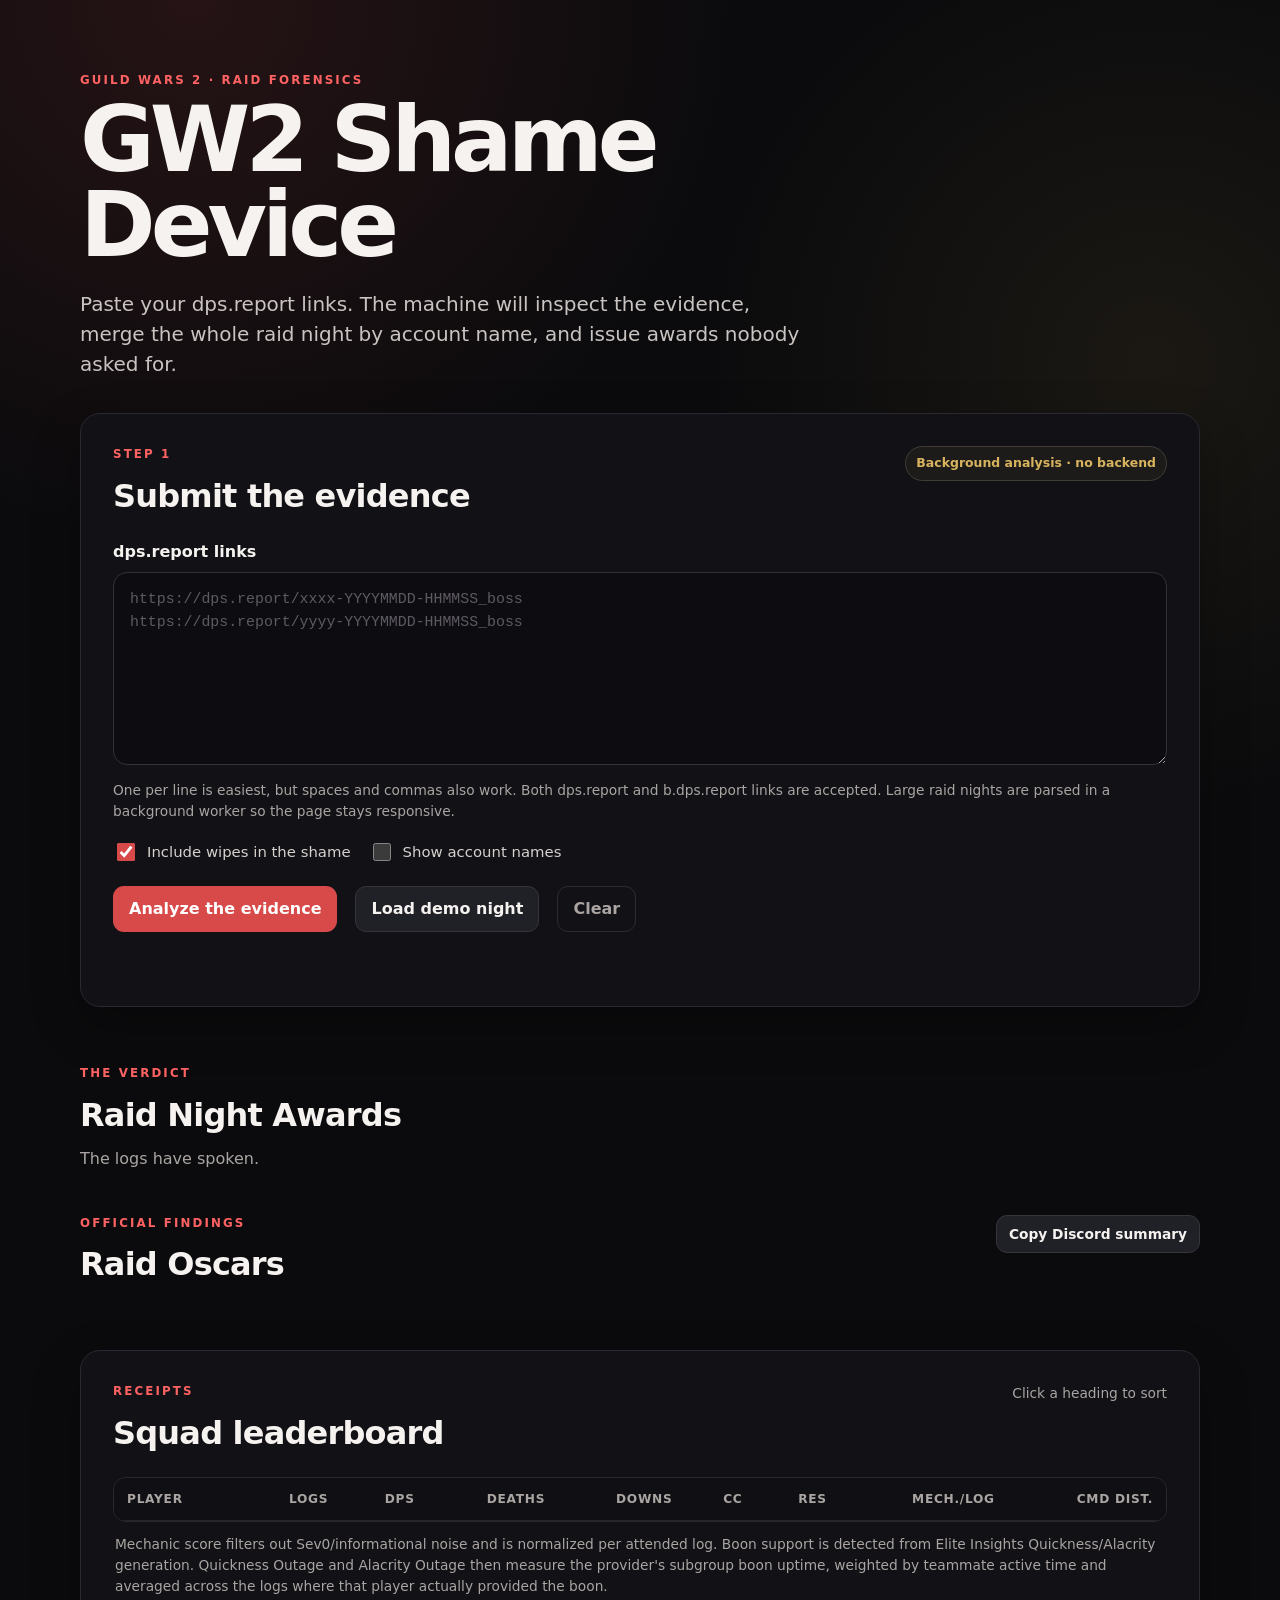
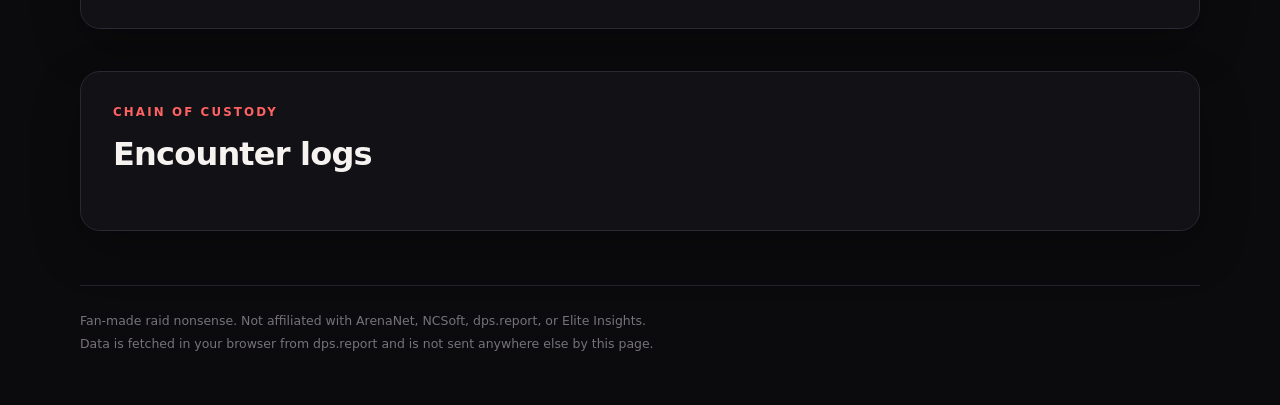
==== index.html @ b7cc2877 "Use boon uptime analysis" ====
<!doctype html>
<html lang="en">
<head>
  <meta charset="utf-8" />
  <meta name="viewport" content="width=device-width, initial-scale=1" />
  <meta name="description" content="Turn Guild Wars 2 dps.report logs into an unnecessarily judgmental raid awards ceremony." />
  <title>GW2 Shame Device</title>
  <link rel="stylesheet" href="styles.css" />
</head>
<body>
  <main class="page-shell">
    <header class="hero">
      <div class="eyebrow">GUILD WARS 2 · RAID FORENSICS</div>
      <h1>GW2 Shame Device</h1>
      <p class="hero-copy">Paste your dps.report links. The machine will inspect the evidence, merge the whole raid night by account name, and issue awards nobody asked for.</p>
    </header>

    <section class="panel input-panel" aria-labelledby="input-title">
      <div class="section-heading">
        <div>
          <p class="section-kicker">Step 1</p>
          <h2 id="input-title">Submit the evidence</h2>
        </div>
        <span class="badge">Background analysis · no backend</span>
      </div>

      <label for="report-input">dps.report links</label>
      <textarea id="report-input" rows="7" spellcheck="false" placeholder="https://dps.report/xxxx-YYYYMMDD-HHMMSS_boss&#10;https://dps.report/yyyy-YYYYMMDD-HHMMSS_boss"></textarea>
      <p class="field-help">One per line is easiest, but spaces and commas also work. Both dps.report and b.dps.report links are accepted. Large raid nights are parsed in a background worker so the page stays responsive.</p>

      <div class="controls-row">
        <label class="toggle">
          <input id="include-wipes" type="checkbox" checked />
          <span>Include wipes in the shame</span>
        </label>
        <label class="toggle">
          <input id="show-accounts" type="checkbox" />
          <span>Show account names</span>
        </label>
      </div>

      <div class="button-row">
        <button id="analyze-button" class="button primary" type="button">Analyze the evidence</button>
        <button id="demo-button" class="button secondary" type="button">Load demo night</button>
        <button id="clear-button" class="button ghost" type="button">Clear</button>
      </div>

      <div id="status" class="status" role="status" aria-live="polite"></div>
      <div id="errors" class="error-list" aria-live="polite"></div>
    </section>

    <section id="results" class="results" hidden>
      <section class="night-summary" aria-label="Raid night summary">
        <div class="summary-copy">
          <p class="section-kicker">The verdict</p>
          <h2 id="night-title">Raid Night Awards</h2>
          <p id="night-subtitle">The logs have spoken.</p>
        </div>
        <div id="summary-stats" class="summary-stats"></div>
      </section>

      <section aria-labelledby="awards-title">
        <div class="section-heading">
          <div>
            <p class="section-kicker">Official findings</p>
            <h2 id="awards-title">Raid Oscars</h2>
          </div>
          <button id="copy-button" class="button secondary compact" type="button">Copy Discord summary</button>
        </div>
        <div id="awards-grid" class="awards-grid"></div>
      </section>

      <section class="panel" aria-labelledby="leaderboard-title">
        <div class="section-heading">
          <div>
            <p class="section-kicker">Receipts</p>
            <h2 id="leaderboard-title">Squad leaderboard</h2>
          </div>
          <span class="muted-note">Click a heading to sort</span>
        </div>
        <div class="table-wrap">
          <table>
            <thead>
              <tr>
                <th data-sort="displayName">Player</th>
                <th data-sort="encounters">Logs</th>
                <th data-sort="dps">DPS</th>
                <th data-sort="deaths">Deaths</th>
                <th data-sort="downs">Downs</th>
                <th data-sort="breakbar">CC</th>
                <th data-sort="resurrects">Res</th>
                <th data-sort="mechanicScorePerLog">Mech./log</th>
                <th data-sort="distance">Cmd dist.</th>
              </tr>
            </thead>
            <tbody id="leaderboard-body"></tbody>
          </table>
        </div>
        <p class="method-note">Mechanic score filters out Sev0/informational noise and is normalized per attended log. Boon support is detected from Elite Insights Quickness/Alacrity generation. Quickness Outage and Alacrity Outage then measure the provider's subgroup boon uptime, weighted by teammate active time and averaged across the logs where that player actually provided the boon.</p>
      </section>

      <section class="panel" aria-labelledby="encounters-title">
        <div class="section-heading">
          <div>
            <p class="section-kicker">Chain of custody</p>
            <h2 id="encounters-title">Encounter logs</h2>
          </div>
        </div>
        <div id="encounter-list" class="encounter-list"></div>
      </section>
    </section>

    <footer>
      <p>Fan-made raid nonsense. Not affiliated with ArenaNet, NCSoft, dps.report, or Elite Insights.</p>
      <p>Data is fetched in your browser from dps.report and is not sent anywhere else by this page.</p>
    </footer>
  </main>

  <script src="app-v3.js?v=1"></script>
</body>
</html>
---- styles.css ----
:root {
  color-scheme: dark;
  --bg: #0b0b0d;
  --panel: #121217;
  --panel-2: #17171e;
  --text: #f5f2ef;
  --muted: #aaa5a2;
  --faint: #77727a;
  --border: #2a2830;
  --red: #d84a4a;
  --red-strong: #ff6262;
  --gold: #d9b45f;
  --green: #6ac994;
  --blue: #70a8e8;
  --shadow: 0 18px 48px rgba(0, 0, 0, 0.28);
}

* { box-sizing: border-box; }

html { scroll-behavior: smooth; }

body {
  margin: 0;
  min-width: 320px;
  background:
    radial-gradient(circle at 15% 0%, rgba(216, 74, 74, 0.13), transparent 34rem),
    radial-gradient(circle at 90% 18%, rgba(217, 180, 95, 0.08), transparent 28rem),
    var(--bg);
  color: var(--text);
  font-family: Inter, ui-sans-serif, system-ui, -apple-system, BlinkMacSystemFont, "Segoe UI", sans-serif;
  line-height: 1.5;
}

button, textarea, input { font: inherit; }

button:focus-visible, textarea:focus-visible, input:focus-visible, th:focus-visible {
  outline: 3px solid rgba(255, 98, 98, 0.45);
  outline-offset: 2px;
}

.page-shell {
  width: min(1120px, calc(100% - 32px));
  margin: 0 auto;
  padding: 72px 0 48px;
}

.hero {
  max-width: 790px;
  margin-bottom: 34px;
}

.eyebrow, .section-kicker {
  margin: 0 0 8px;
  color: var(--red-strong);
  font-size: 0.74rem;
  font-weight: 800;
  letter-spacing: 0.18em;
  text-transform: uppercase;
}

.hero h1 {
  margin: 0;
  font-size: clamp(2.7rem, 8vw, 5.7rem);
  line-height: 0.93;
  letter-spacing: -0.055em;
}

.hero-copy {
  max-width: 720px;
  margin: 22px 0 0;
  color: #c9c4c1;
  font-size: clamp(1rem, 2.5vw, 1.25rem);
}

.panel {
  background: rgba(18, 18, 23, 0.94);
  border: 1px solid var(--border);
  border-radius: 20px;
  box-shadow: var(--shadow);
  padding: clamp(20px, 4vw, 32px);
}

.input-panel { margin-bottom: 48px; }

.section-heading {
  display: flex;
  align-items: flex-start;
  justify-content: space-between;
  gap: 18px;
  margin-bottom: 20px;
}

.section-heading h2, .night-summary h2 {
  margin: 0;
  font-size: clamp(1.45rem, 4vw, 2rem);
  letter-spacing: -0.025em;
}

.badge {
  flex: 0 0 auto;
  padding: 7px 10px;
  border: 1px solid #413c37;
  border-radius: 999px;
  color: var(--gold);
  background: rgba(217, 180, 95, 0.06);
  font-size: 0.78rem;
  font-weight: 700;
}

label:not(.toggle) {
  display: block;
  margin-bottom: 8px;
  font-weight: 750;
}

textarea {
  width: 100%;
  min-height: 160px;
  resize: vertical;
  border: 1px solid #34313a;
  border-radius: 14px;
  padding: 15px 16px;
  background: #0d0d11;
  color: var(--text);
  font-family: ui-monospace, SFMono-Regular, Menlo, Consolas, monospace;
  font-size: 0.93rem;
  line-height: 1.55;
}

textarea::placeholder { color: #5e5a62; }

.field-help, .method-note, .muted-note {
  color: var(--muted);
  font-size: 0.86rem;
}

.field-help { margin: 8px 0 18px; }

.controls-row, .button-row {
  display: flex;
  flex-wrap: wrap;
  gap: 12px 18px;
  align-items: center;
}

.controls-row { margin-bottom: 22px; }

.toggle {
  display: inline-flex;
  align-items: center;
  gap: 9px;
  color: #d7d1ce;
  font-size: 0.93rem;
  cursor: pointer;
}

.toggle input {
  width: 18px;
  height: 18px;
  accent-color: var(--red);
}

.button {
  min-height: 44px;
  border-radius: 11px;
  border: 1px solid transparent;
  padding: 10px 15px;
  font-weight: 800;
  cursor: pointer;
  transition: transform 120ms ease, border-color 120ms ease, background 120ms ease;
}

.button:hover { transform: translateY(-1px); }
.button:disabled { cursor: wait; opacity: 0.65; transform: none; }
.button.primary { background: var(--red); color: #fff; }
.button.primary:hover { background: #e85656; }
.button.secondary { background: #202027; color: var(--text); border-color: #36343c; }
.button.secondary:hover { border-color: #55515b; }
.button.ghost { color: var(--muted); background: transparent; border-color: #2e2c33; }
.button.compact { min-height: 38px; padding: 8px 12px; font-size: 0.86rem; }

.status { min-height: 24px; margin-top: 18px; color: #cbc6c2; font-size: 0.92rem; }
.status.loading::before { content: "◌ "; color: var(--gold); }
.status.success::before { content: "✓ "; color: var(--green); }

.error-list { display: grid; gap: 8px; }
.error-item {
  border-left: 3px solid var(--red);
  padding: 9px 12px;
  background: rgba(216, 74, 74, 0.08);
  color: #efc2c2;
  font-size: 0.88rem;
  overflow-wrap: anywhere;
}

.results { display: grid; gap: 42px; }

.night-summary {
  display: grid;
  grid-template-columns: minmax(0, 1.3fr) minmax(320px, 0.7fr);
  gap: 28px;
  align-items: end;
  padding: 10px 0 2px;
}

#night-subtitle { margin: 8px 0 0; color: var(--muted); }

.summary-stats {
  display: grid;
  grid-template-columns: repeat(4, 1fr);
  gap: 8px;
}

.summary-stat {
  padding: 14px 12px;
  border-top: 2px solid #332f35;
  background: rgba(255,255,255,0.018);
}

.summary-stat strong { display: block; font-size: 1.35rem; line-height: 1.1; }
.summary-stat span { display: block; margin-top: 6px; color: var(--muted); font-size: 0.77rem; text-transform: uppercase; letter-spacing: 0.07em; }

.awards-grid {
  display: grid;
  grid-template-columns: repeat(2, minmax(0, 1fr));
  gap: 14px;
}

.award-card {
  position: relative;
  min-width: 0;
  border: 1px solid var(--border);
  border-radius: 18px;
  padding: 22px;
  background: linear-gradient(145deg, rgba(24,24,30,0.98), rgba(15,15,19,0.98));
  overflow: hidden;
}

.award-card.featured {
  grid-column: 1 / -1;
  display: grid;
  grid-template-columns: auto minmax(0, 1fr) auto;
  align-items: center;
  gap: 18px;
  border-color: #4b3f31;
  background: linear-gradient(125deg, rgba(77, 51, 34, 0.34), rgba(18,18,23,0.98) 42%);
}

.award-icon { font-size: 2rem; line-height: 1; }
.award-card.featured .award-icon { font-size: 3.2rem; }
.award-label { color: var(--gold); font-size: 0.73rem; font-weight: 850; letter-spacing: 0.14em; text-transform: uppercase; }
.award-title { margin: 4px 0 10px; font-size: 1.08rem; }
.award-winner { margin: 0; font-size: clamp(1.35rem, 4vw, 2rem); font-weight: 900; letter-spacing: -0.035em; overflow-wrap: anywhere; }
.award-account { color: var(--muted); font-size: 0.8rem; overflow-wrap: anywhere; }
.award-stat { margin: 10px 0 0; color: var(--red-strong); font-weight: 800; }
.award-roast { margin: 7px 0 0; color: #bbb5b1; font-size: 0.92rem; }
.award-card.featured .award-stat { margin: 0; text-align: right; font-size: 1.2rem; }

.table-wrap { overflow-x: auto; border: 1px solid var(--border); border-radius: 13px; }
table { width: 100%; border-collapse: collapse; min-width: 820px; }
th, td { padding: 12px 13px; border-bottom: 1px solid #27252c; text-align: right; white-space: nowrap; }
th:first-child, td:first-child { text-align: left; }
th { color: var(--muted); background: #101014; font-size: 0.76rem; text-transform: uppercase; letter-spacing: 0.06em; cursor: pointer; user-select: none; }
th:hover { color: var(--text); }
tbody tr:last-child td { border-bottom: 0; }
tbody tr:hover { background: rgba(255,255,255,0.025); }
.player-name { font-weight: 800; }
.player-account { display: block; color: var(--faint); font-size: 0.75rem; }
.bad-number { color: #ff8585; font-weight: 800; }
.good-number { color: #8bd7aa; font-weight: 750; }
.method-note { margin: 12px 2px 0; }

.encounter-list { display: grid; gap: 8px; }
.encounter-row {
  display: grid;
  grid-template-columns: auto minmax(0, 1fr) auto auto;
  gap: 12px;
  align-items: center;
  padding: 11px 12px;
  background: #0f0f13;
  border: 1px solid #29272e;
  border-radius: 11px;
}
.encounter-dot { width: 9px; height: 9px; border-radius: 999px; background: var(--red); }
.encounter-row.success .encounter-dot { background: var(--green); }
.encounter-name { font-weight: 800; }
.encounter-meta { color: var(--muted); font-size: 0.82rem; }
.encounter-result { font-size: 0.78rem; font-weight: 850; text-transform: uppercase; letter-spacing: 0.06em; }
.encounter-row.success .encounter-result { color: var(--green); }
.encounter-row.wipe .encounter-result { color: #ff8686; }
.encounter-link { color: #bfb9b6; font-size: 0.83rem; text-decoration: none; }
.encounter-link:hover { color: #fff; text-decoration: underline; }

footer {
  margin-top: 54px;
  padding-top: 22px;
  border-top: 1px solid #252329;
  color: var(--faint);
  font-size: 0.78rem;
}
footer p { margin: 4px 0; }

@media (max-width: 760px) {
  .page-shell { width: min(100% - 22px, 1120px); padding-top: 42px; }
  .section-heading { align-items: stretch; }
  .badge { display: none; }
  .night-summary { grid-template-columns: 1fr; }
  .summary-stats { grid-template-columns: repeat(2, 1fr); }
  .awards-grid { grid-template-columns: 1fr; }
  .award-card.featured { grid-column: auto; grid-template-columns: auto minmax(0, 1fr); }
  .award-card.featured .award-stat { grid-column: 2; text-align: left; }
  .encounter-row { grid-template-columns: auto minmax(0, 1fr) auto; }
  .encounter-link { grid-column: 2 / -1; }
}

@media (max-width: 480px) {
  .panel { border-radius: 15px; }
  .button-row .button { flex: 1 1 100%; }
  .section-heading { flex-direction: column; }
  .section-heading .button { align-self: flex-start; }
}
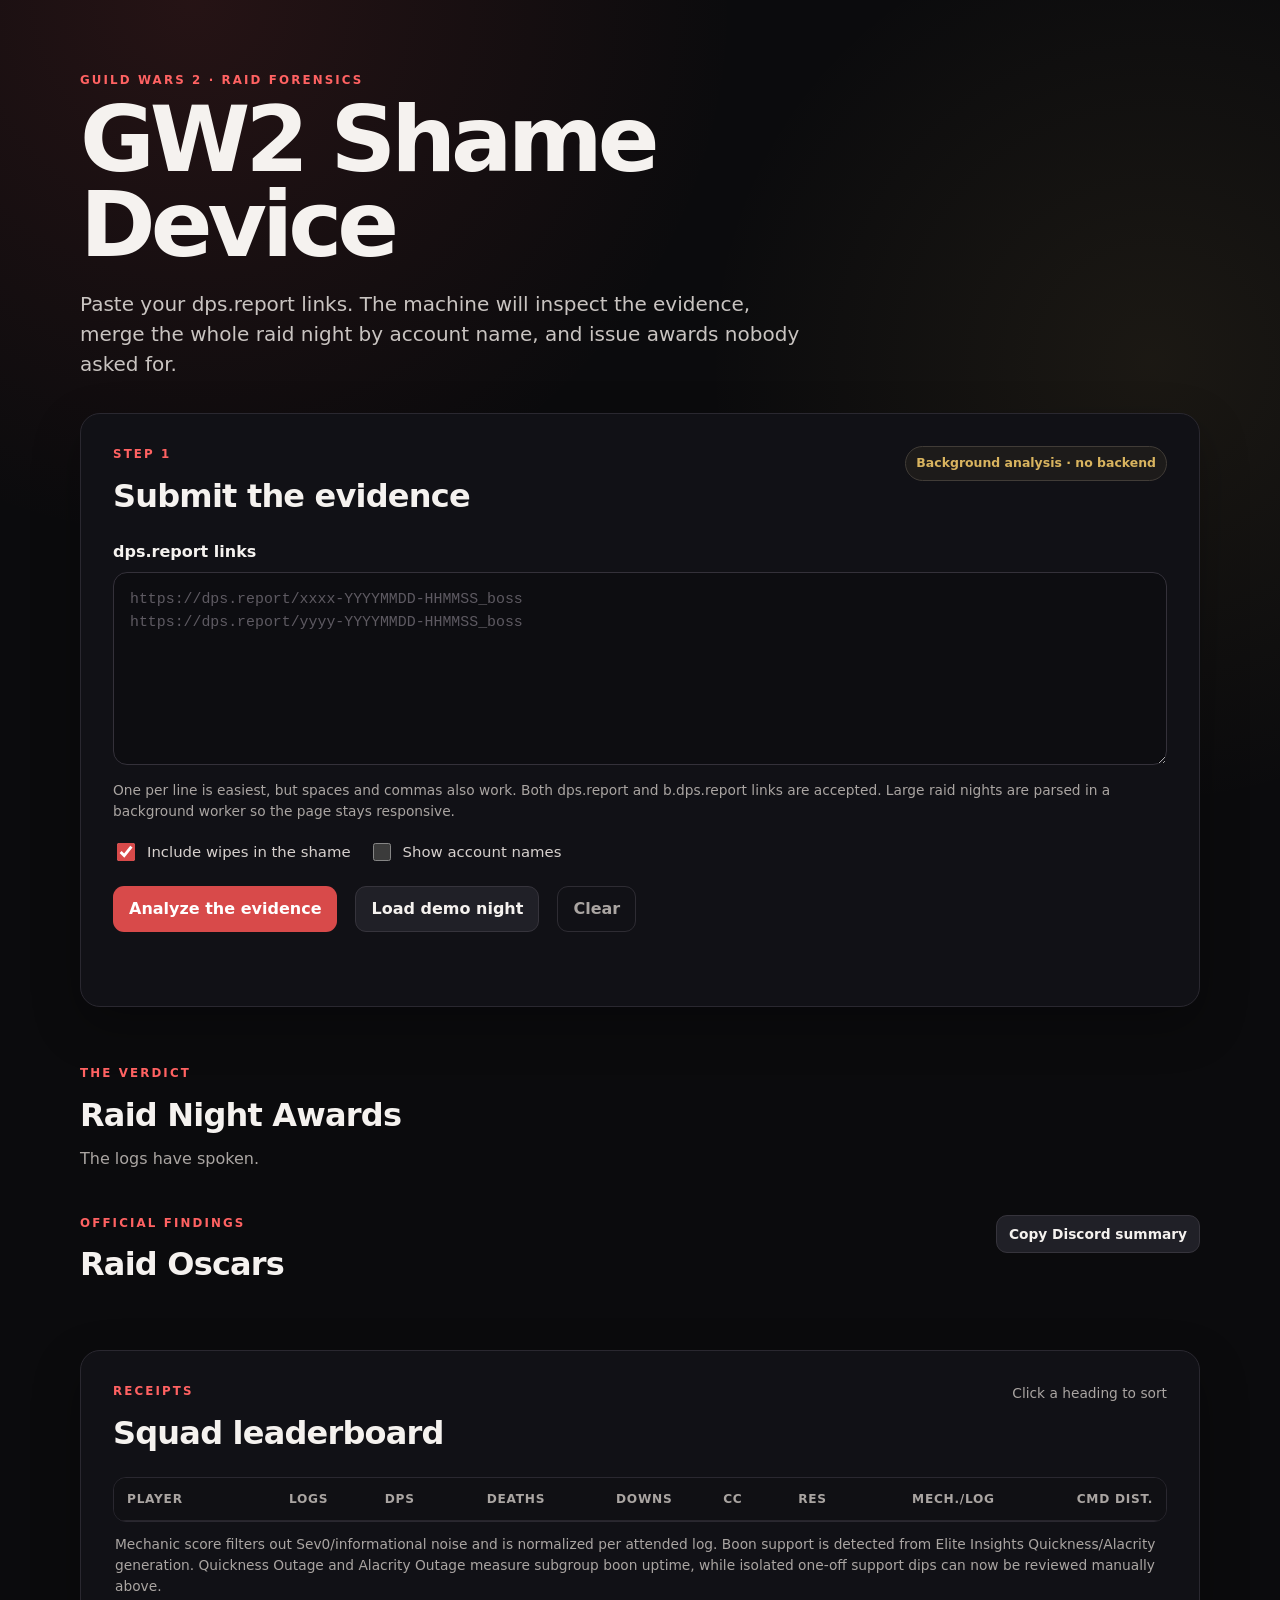
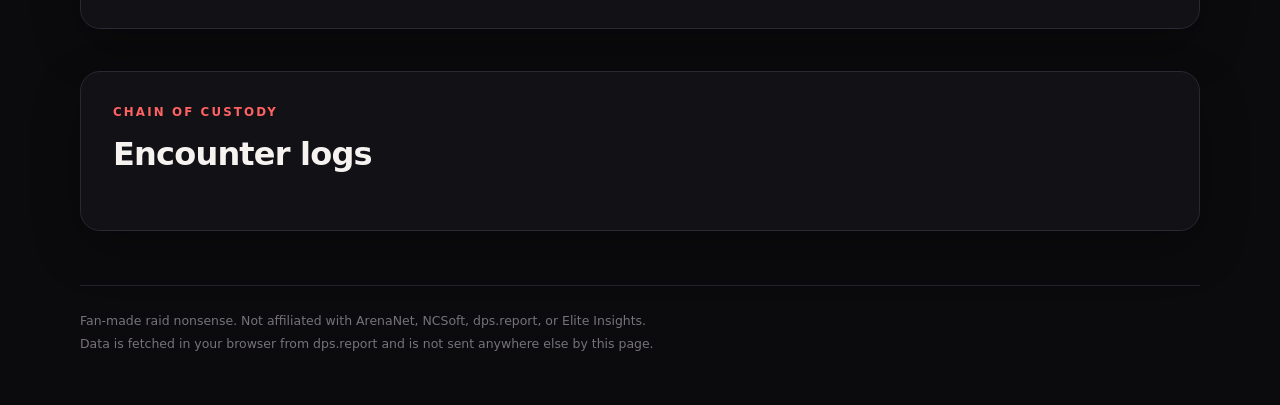
==== commit fedacd34: "Add manual support outlier review UI" ====
--- a/index.html
+++ b/index.html
@@ -70,6 +70,33 @@
         <div id="awards-grid" class="awards-grid"></div>
       </section>
 
+      <section id="support-review-section" class="panel" aria-labelledby="support-review-title" hidden>
+        <div class="section-heading">
+          <div>
+            <p class="section-kicker">Human review</p>
+            <h2 id="support-review-title">Suspicious support datapoints</h2>
+          </div>
+          <span id="support-review-count" class="muted-note"></span>
+        </div>
+        <p class="method-note">Nothing here is removed automatically. These are isolated Quickness/Alacrity uptime dips that look very different from the same provider's other logs. Uncheck “Use” to exclude only that one support-uptime datapoint; all other raid stats and awards keep the log.</p>
+        <div class="table-wrap">
+          <table>
+            <thead>
+              <tr>
+                <th>Use</th>
+                <th>Provider</th>
+                <th>Boon</th>
+                <th>Encounter</th>
+                <th>This log</th>
+                <th>Usual</th>
+                <th>Gap</th>
+              </tr>
+            </thead>
+            <tbody id="support-review-body"></tbody>
+          </table>
+        </div>
+      </section>
+
       <section class="panel" aria-labelledby="leaderboard-title">
         <div class="section-heading">
           <div>
@@ -96,7 +123,7 @@
             <tbody id="leaderboard-body"></tbody>
           </table>
         </div>
-        <p class="method-note">Mechanic score filters out Sev0/informational noise and is normalized per attended log. Boon support is detected from Elite Insights Quickness/Alacrity generation. Quickness Outage and Alacrity Outage then measure the provider's subgroup boon uptime, weighted by teammate active time and averaged across the logs where that player actually provided the boon.</p>
+        <p class="method-note">Mechanic score filters out Sev0/informational noise and is normalized per attended log. Boon support is detected from Elite Insights Quickness/Alacrity generation. Quickness Outage and Alacrity Outage measure subgroup boon uptime, while isolated one-off support dips can now be reviewed manually above.</p>
       </section>
 
       <section class="panel" aria-labelledby="encounters-title">
@@ -116,6 +143,6 @@
     </footer>
   </main>
 
-  <script src="app-v3.js?v=1"></script>
+  <script src="app-v4.js?v=1"></script>
 </body>
 </html>
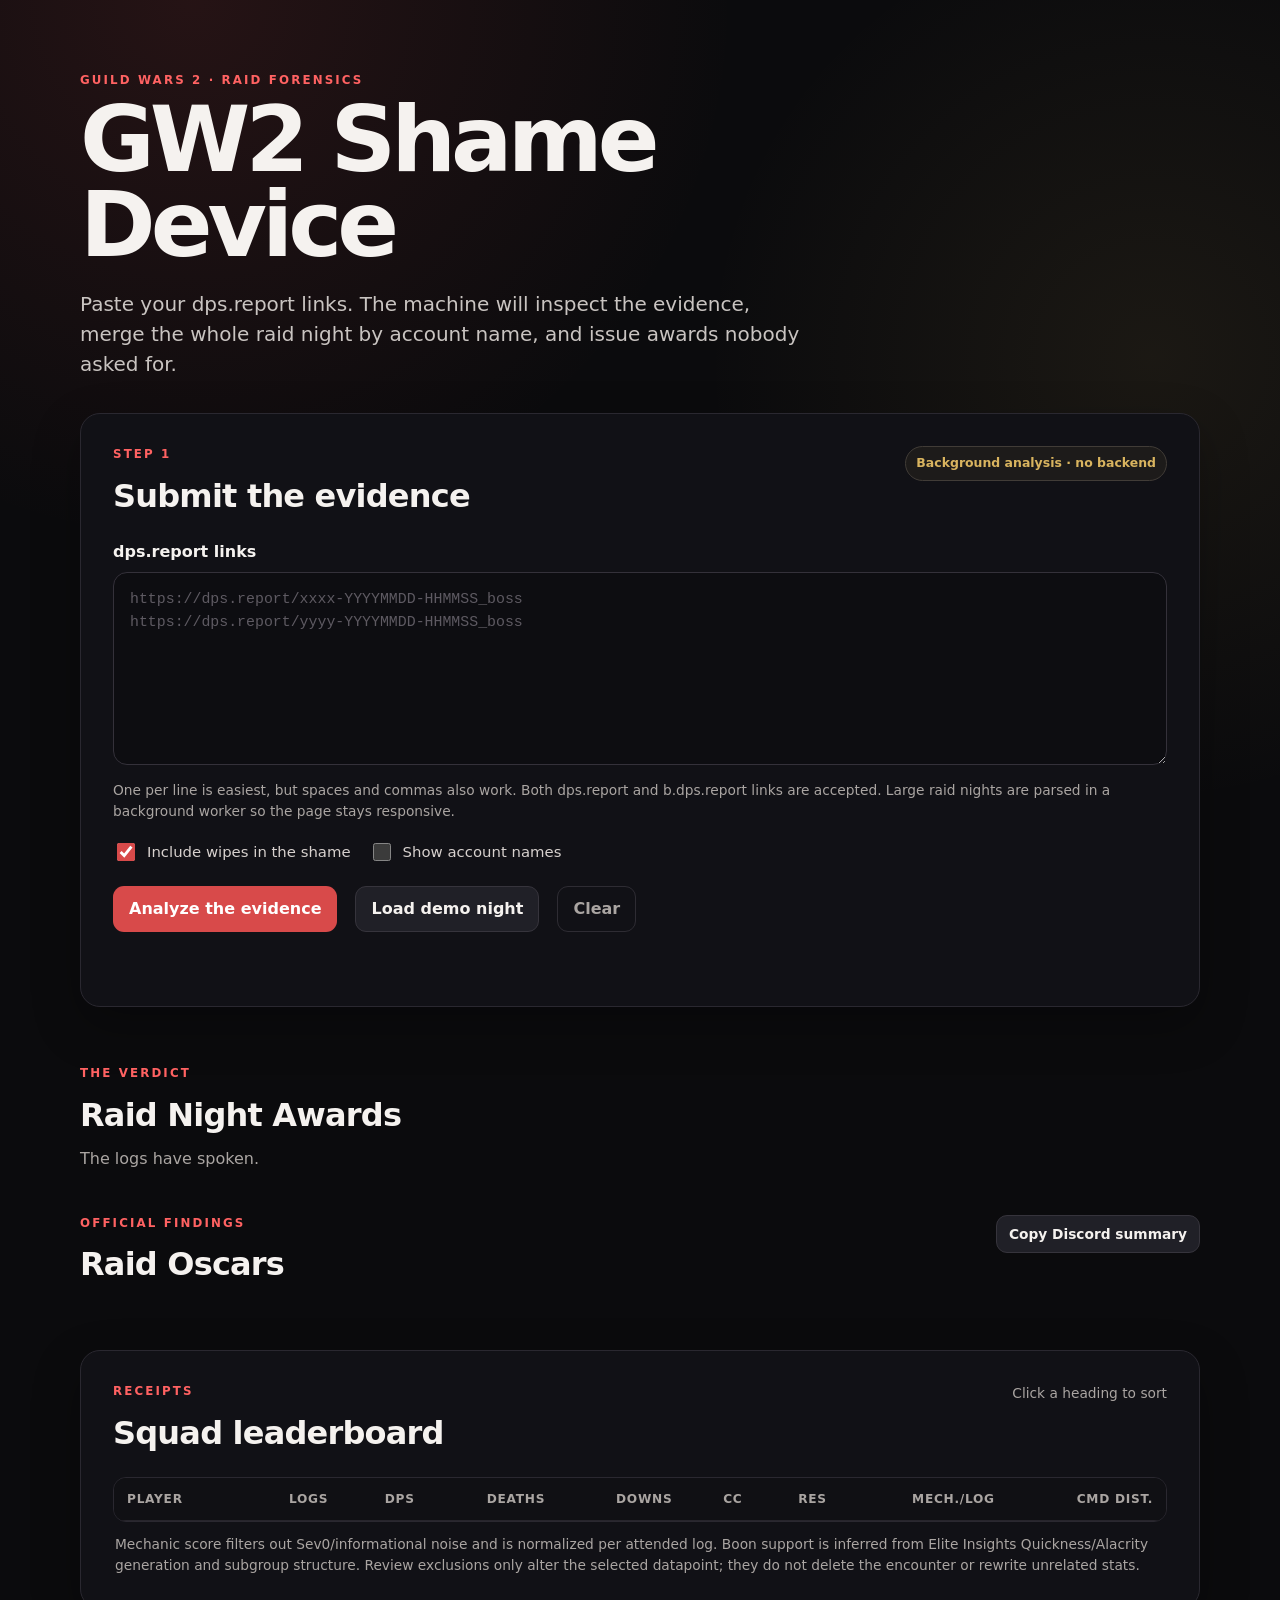
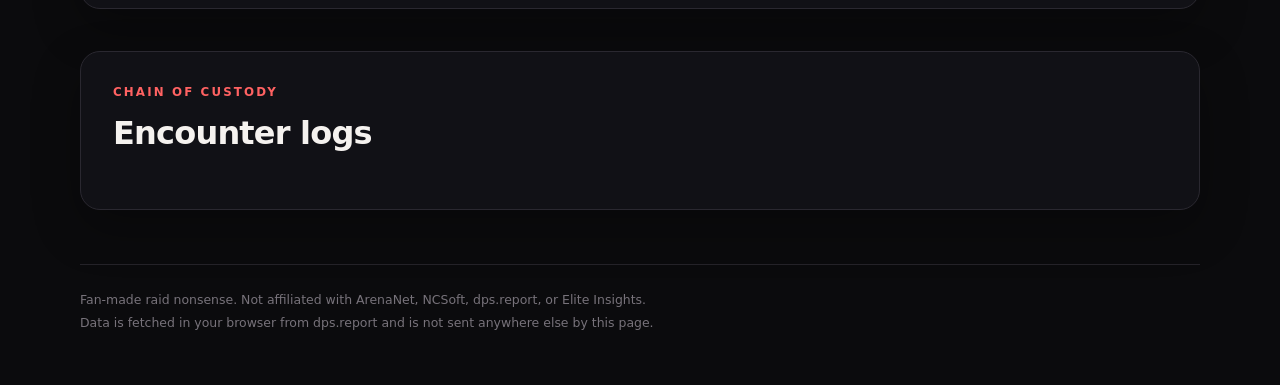
==== commit 1cc6e147: "Add general datapoint review and boon role estimates" ====
--- a/index.html
+++ b/index.html
@@ -70,29 +70,54 @@
         <div id="awards-grid" class="awards-grid"></div>
       </section>
 
-      <section id="support-review-section" class="panel" aria-labelledby="support-review-title" hidden>
+      <section id="review-section" class="panel" aria-labelledby="review-title" hidden>
         <div class="section-heading">
           <div>
             <p class="section-kicker">Human review</p>
-            <h2 id="support-review-title">Suspicious support datapoints</h2>
+            <h2 id="review-title">Suspicious datapoints</h2>
           </div>
-          <span id="support-review-count" class="muted-note"></span>
+          <span id="review-count" class="muted-note"></span>
         </div>
-        <p class="method-note">Nothing here is removed automatically. These are isolated Quickness/Alacrity uptime dips that look very different from the same provider's other logs. Uncheck “Use” to exclude only that one support-uptime datapoint; all other raid stats and awards keep the log.</p>
+        <p class="method-note">Nothing here is removed automatically. The machine flags isolated values that look unlike the same player's other comparable logs. Uncheck “Use” to exclude only that one player + stat + encounter datapoint; the rest of the log stays intact. Encounter-sensitive stats are compared only against repeat attempts of the same encounter, while Quickness/Alacrity uptime is compared across the provider's raid night.</p>
         <div class="table-wrap">
           <table>
             <thead>
               <tr>
                 <th>Use</th>
-                <th>Provider</th>
-                <th>Boon</th>
+                <th>Player</th>
+                <th>Stat</th>
                 <th>Encounter</th>
                 <th>This log</th>
                 <th>Usual</th>
-                <th>Gap</th>
+                <th>Difference</th>
               </tr>
             </thead>
-            <tbody id="support-review-body"></tbody>
+            <tbody id="review-body"></tbody>
+          </table>
+        </div>
+      </section>
+
+      <section id="boon-estimate-section" class="panel" aria-labelledby="boon-estimate-title" hidden>
+        <div class="section-heading">
+          <div>
+            <p class="section-kicker">Role inference</p>
+            <h2 id="boon-estimate-title">Ambiguous boon assignments</h2>
+          </div>
+          <span id="boon-estimate-count" class="muted-note"></span>
+        </div>
+        <p class="method-note">When a log has more boon-generator candidates than a normal assignment suggests, the Shame Device estimates the actual Quickness and Alacrity providers per subgroup. Boon generation is the main signal; subgroup uptime is used only as a tie-breaker. Rejected candidates are shown so you can sanity-check the guess.</p>
+        <div class="table-wrap">
+          <table>
+            <thead>
+              <tr>
+                <th>Encounter</th>
+                <th>Candidates</th>
+                <th>Estimated Quickness</th>
+                <th>Estimated Alacrity</th>
+                <th>Rejected incidental candidates</th>
+              </tr>
+            </thead>
+            <tbody id="boon-estimate-body"></tbody>
           </table>
         </div>
       </section>
@@ -123,7 +148,7 @@
             <tbody id="leaderboard-body"></tbody>
           </table>
         </div>
-        <p class="method-note">Mechanic score filters out Sev0/informational noise and is normalized per attended log. Boon support is detected from Elite Insights Quickness/Alacrity generation. Quickness Outage and Alacrity Outage measure subgroup boon uptime, while isolated one-off support dips can now be reviewed manually above.</p>
+        <p class="method-note">Mechanic score filters out Sev0/informational noise and is normalized per attended log. Boon support is inferred from Elite Insights Quickness/Alacrity generation and subgroup structure. Review exclusions only alter the selected datapoint; they do not delete the encounter or rewrite unrelated stats.</p>
       </section>
 
       <section class="panel" aria-labelledby="encounters-title">
@@ -143,6 +168,6 @@
     </footer>
   </main>
 
-  <script src="app-v4.js?v=1"></script>
+  <script src="app-v5.js?v=1"></script>
 </body>
 </html>
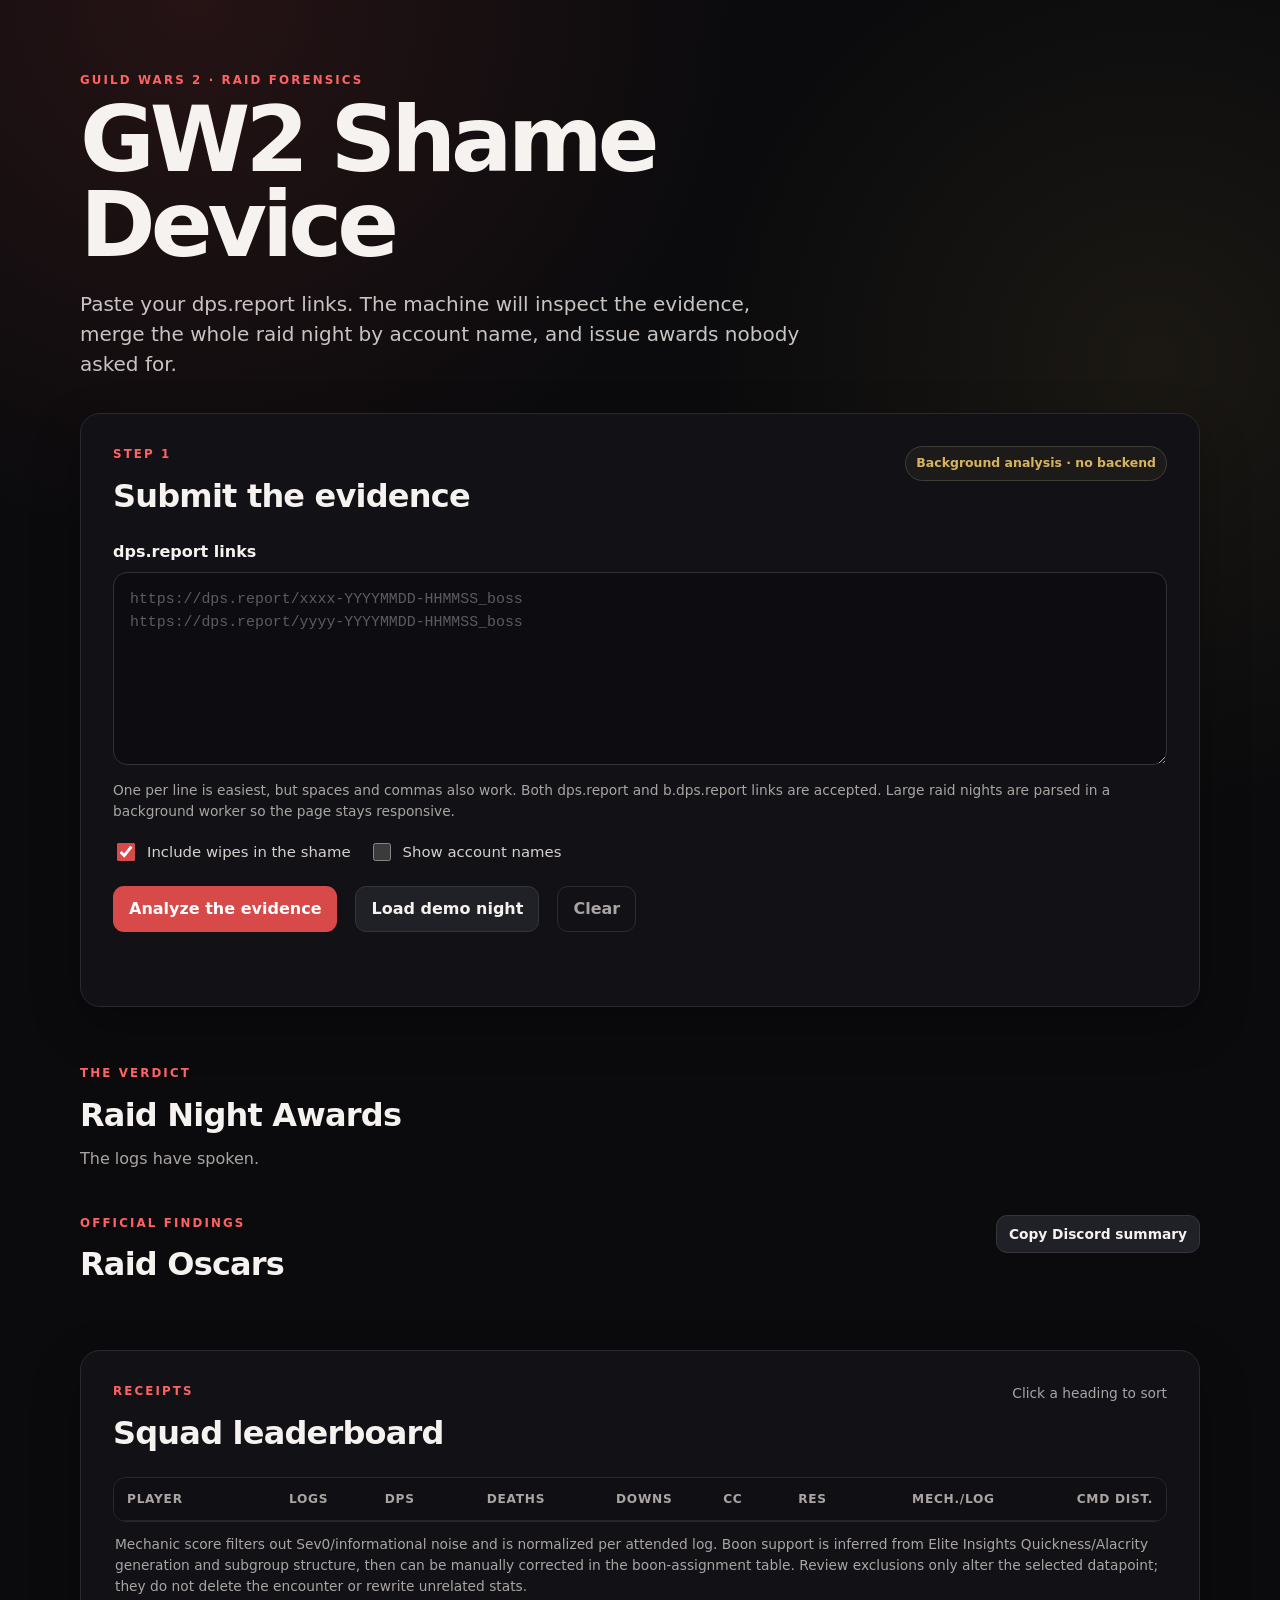
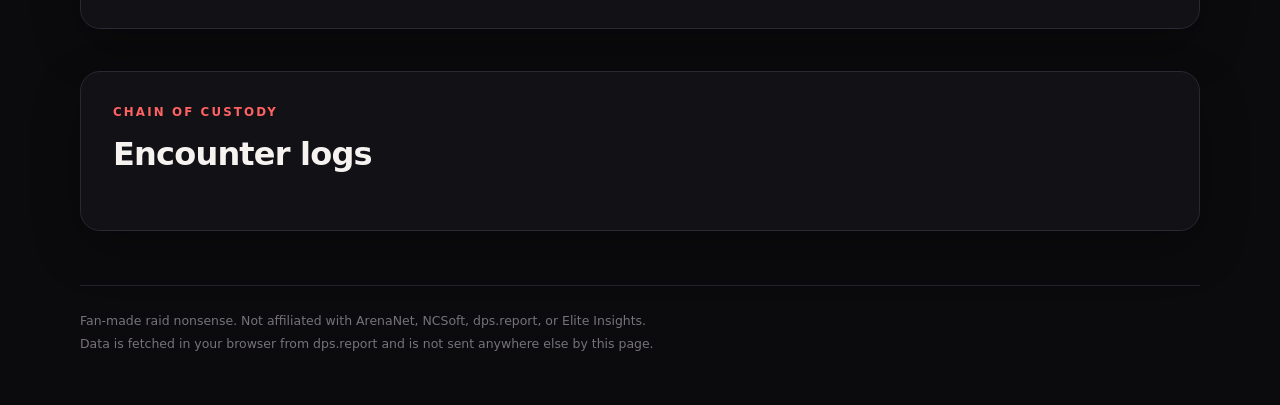
==== commit 998db039: "Add editable boon provider checkboxes" ====
--- a/index.html
+++ b/index.html
@@ -101,20 +101,20 @@
         <div class="section-heading">
           <div>
             <p class="section-kicker">Role inference</p>
-            <h2 id="boon-estimate-title">Ambiguous boon assignments</h2>
+            <h2 id="boon-estimate-title">Review boon assignments</h2>
           </div>
           <span id="boon-estimate-count" class="muted-note"></span>
         </div>
-        <p class="method-note">When a log has more boon-generator candidates than a normal assignment suggests, the Shame Device estimates the actual Quickness and Alacrity providers per subgroup. Boon generation is the main signal; subgroup uptime is used only as a tie-breaker. Rejected candidates are shown so you can sanity-check the guess.</p>
+        <p class="method-note">Ambiguous logs show every Quickness and Alacrity candidate with a checkbox. The machine checks its estimated providers by default and leaves likely incidental generators unchecked. You can override it: checked names count as that boon provider for that encounter; unticked names do not count toward provider averages, Quickness/Alacrity Outage, or boon-support classification for that log.</p>
         <div class="table-wrap">
           <table>
             <thead>
               <tr>
                 <th>Encounter</th>
-                <th>Candidates</th>
-                <th>Estimated Quickness</th>
-                <th>Estimated Alacrity</th>
-                <th>Rejected incidental candidates</th>
+                <th>Unique candidates</th>
+                <th>Quickness candidates</th>
+                <th>Alacrity candidates</th>
+                <th>Counted</th>
               </tr>
             </thead>
             <tbody id="boon-estimate-body"></tbody>
@@ -148,7 +148,7 @@
             <tbody id="leaderboard-body"></tbody>
           </table>
         </div>
-        <p class="method-note">Mechanic score filters out Sev0/informational noise and is normalized per attended log. Boon support is inferred from Elite Insights Quickness/Alacrity generation and subgroup structure. Review exclusions only alter the selected datapoint; they do not delete the encounter or rewrite unrelated stats.</p>
+        <p class="method-note">Mechanic score filters out Sev0/informational noise and is normalized per attended log. Boon support is inferred from Elite Insights Quickness/Alacrity generation and subgroup structure, then can be manually corrected in the boon-assignment table. Review exclusions only alter the selected datapoint; they do not delete the encounter or rewrite unrelated stats.</p>
       </section>
 
       <section class="panel" aria-labelledby="encounters-title">
@@ -168,6 +168,6 @@
     </footer>
   </main>
 
-  <script src="app-v5.js?v=1"></script>
+  <script src="app-v6.js?v=1"></script>
 </body>
-</html>
+</html>
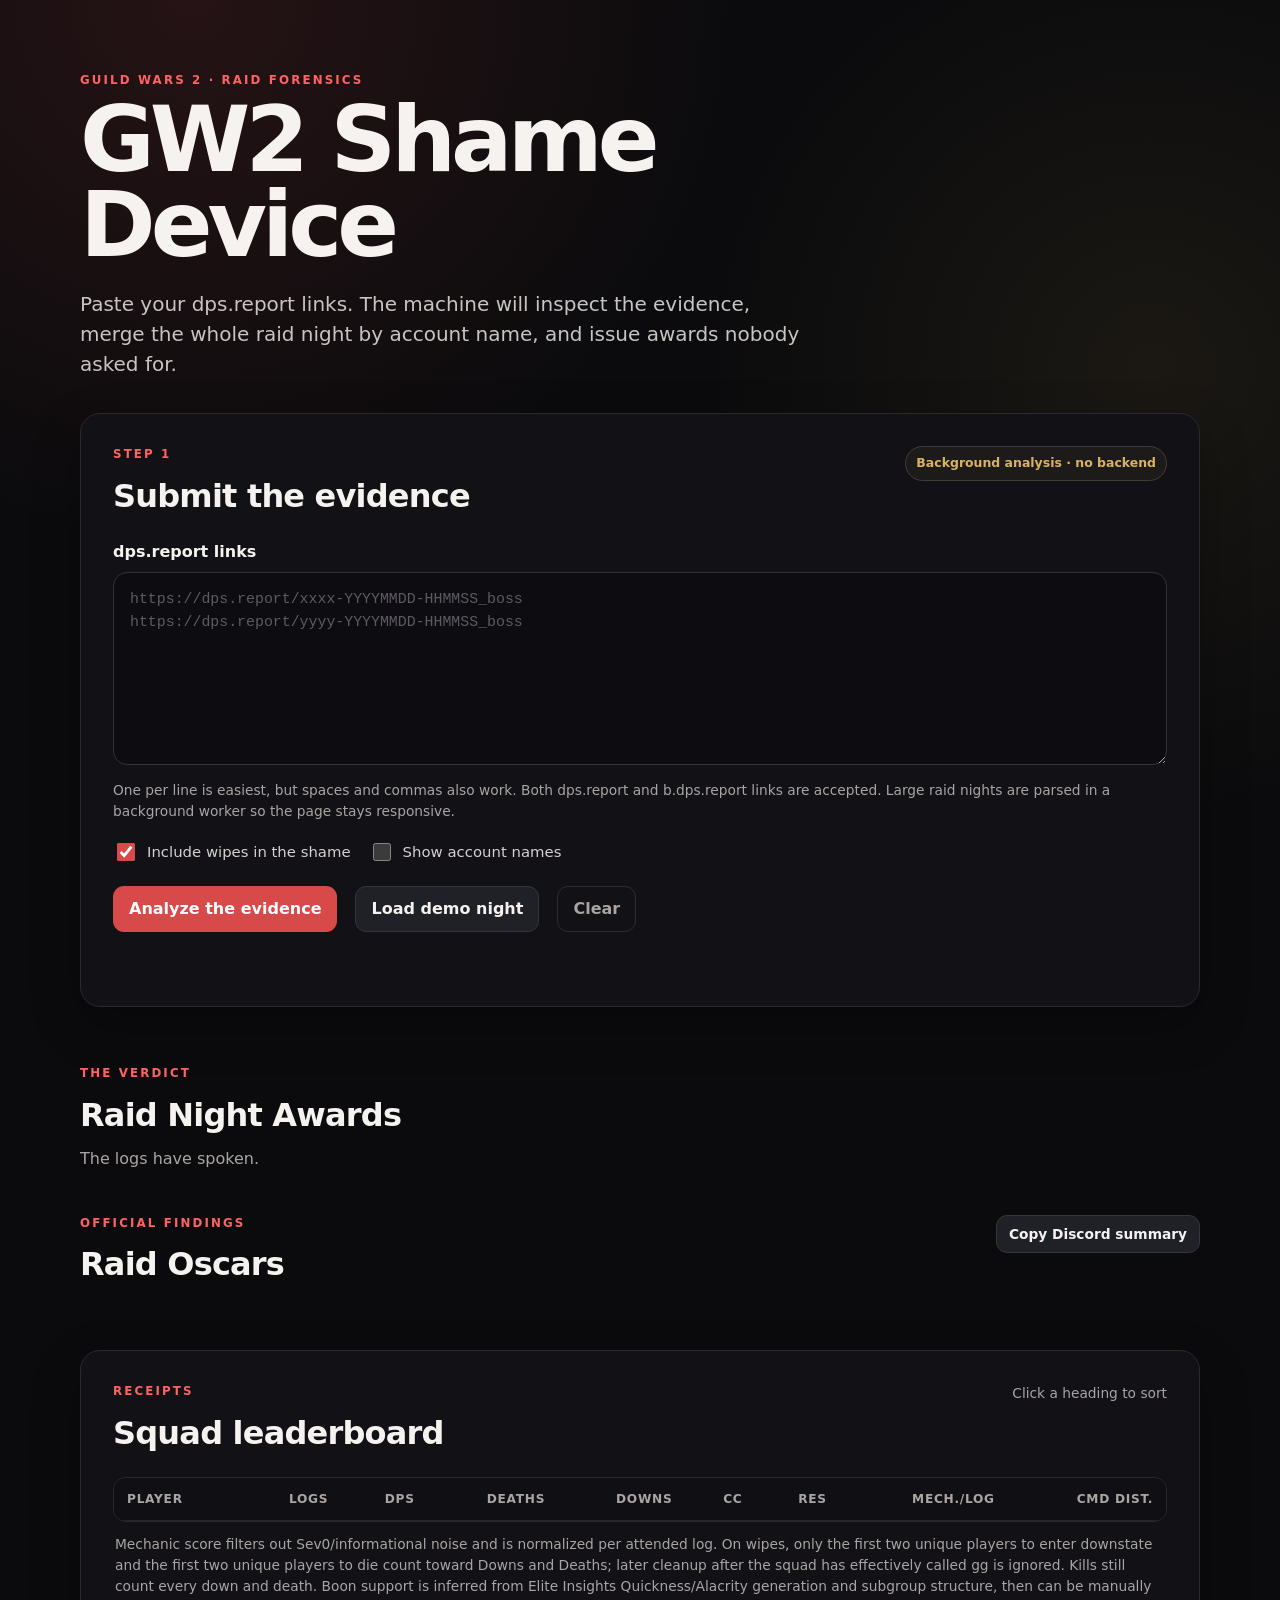
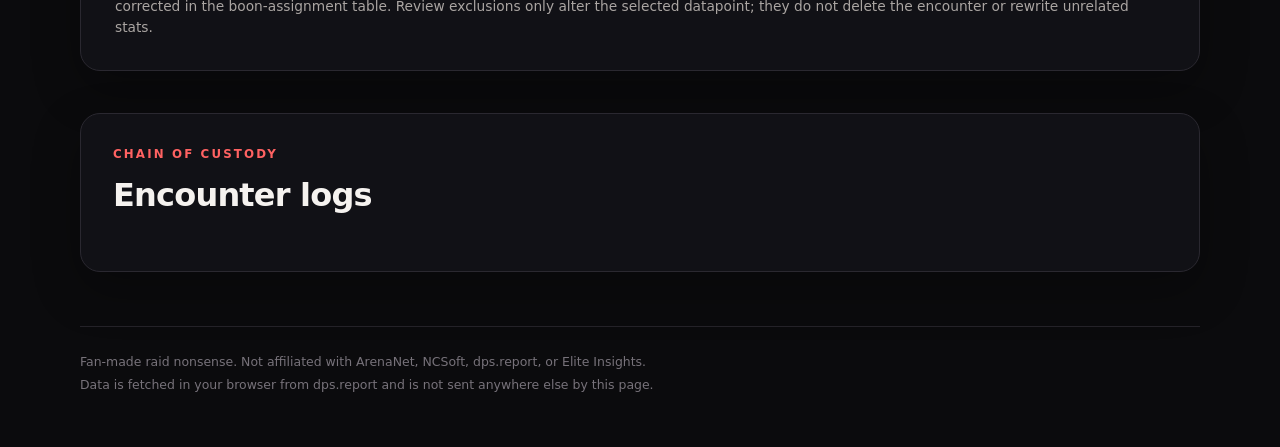
==== commit 220170f0: "Use causal wipe deaths and downs" ====
--- a/index.html
+++ b/index.html
@@ -5,7 +5,7 @@
   <meta name="viewport" content="width=device-width, initial-scale=1" />
   <meta name="description" content="Turn Guild Wars 2 dps.report logs into an unnecessarily judgmental raid awards ceremony." />
   <title>GW2 Shame Device</title>
-  <link rel="stylesheet" href="styles.css" />
+  <link rel="stylesheet" href="styles.css?v=2" />
 </head>
 <body>
   <main class="page-shell">
@@ -148,7 +148,7 @@
             <tbody id="leaderboard-body"></tbody>
           </table>
         </div>
-        <p class="method-note">Mechanic score filters out Sev0/informational noise and is normalized per attended log. Boon support is inferred from Elite Insights Quickness/Alacrity generation and subgroup structure, then can be manually corrected in the boon-assignment table. Review exclusions only alter the selected datapoint; they do not delete the encounter or rewrite unrelated stats.</p>
+        <p class="method-note">Mechanic score filters out Sev0/informational noise and is normalized per attended log. On wipes, only the first two unique players to enter downstate and the first two unique players to die count toward Downs and Deaths; later cleanup after the squad has effectively called gg is ignored. Kills still count every down and death. Boon support is inferred from Elite Insights Quickness/Alacrity generation and subgroup structure, then can be manually corrected in the boon-assignment table. Review exclusions only alter the selected datapoint; they do not delete the encounter or rewrite unrelated stats.</p>
       </section>
 
       <section class="panel" aria-labelledby="encounters-title">
@@ -168,6 +168,7 @@
     </footer>
   </main>
 
-  <script src="app-v6.js?v=1"></script>
+  <script src="worker-route-v7.js?v=1"></script>
+  <script src="app-v6.js?v=2"></script>
 </body>
 </html>
--- a/styles.css
+++ b/styles.css
@@ -270,6 +270,58 @@
 .good-number { color: #8bd7aa; font-weight: 750; }
 .method-note { margin: 12px 2px 0; }
 
+/* Keep the boon assignment review as compact as the old text table: one small
+   checkbox in front of each candidate, not a stack of full-size toggle rows. */
+#boon-estimate-section .table-wrap { overflow-x: hidden; }
+#boon-estimate-section table {
+  min-width: 0;
+  table-layout: fixed;
+}
+#boon-estimate-section th,
+#boon-estimate-section td {
+  padding: 9px 10px;
+  text-align: left;
+  vertical-align: top;
+  white-space: normal;
+}
+#boon-estimate-section th:nth-child(1),
+#boon-estimate-section td:nth-child(1) { width: 17%; }
+#boon-estimate-section th:nth-child(2),
+#boon-estimate-section td:nth-child(2) { width: 10%; text-align: center; }
+#boon-estimate-section th:nth-child(3),
+#boon-estimate-section td:nth-child(3),
+#boon-estimate-section th:nth-child(4),
+#boon-estimate-section td:nth-child(4) { width: 28%; }
+#boon-estimate-section th:nth-child(5),
+#boon-estimate-section td:nth-child(5) { width: 17%; text-align: center; }
+#boon-estimate-body label.toggle {
+  display: flex;
+  width: 100%;
+  margin: 0 0 4px !important;
+  gap: 6px;
+  align-items: baseline !important;
+  font-size: 0.81rem;
+  line-height: 1.22;
+}
+#boon-estimate-body label.toggle:last-child { margin-bottom: 0 !important; }
+#boon-estimate-body label.toggle input {
+  flex: 0 0 14px;
+  width: 14px;
+  height: 14px;
+  margin: 2px 0 0;
+}
+#boon-estimate-body label.toggle > span { min-width: 0; }
+#boon-estimate-body label.toggle br { display: none; }
+#boon-estimate-body label.toggle .player-account {
+  display: inline;
+  margin-left: 4px;
+}
+#boon-estimate-body label.toggle .muted-note {
+  margin-left: 5px;
+  font-size: 0.72rem;
+}
+#boon-estimate-body td:nth-child(5) .muted-note { display: none; }
+
 .encounter-list { display: grid; gap: 8px; }
 .encounter-row {
   display: grid;
@@ -311,6 +363,9 @@
   .award-card.featured .award-stat { grid-column: 2; text-align: left; }
   .encounter-row { grid-template-columns: auto minmax(0, 1fr) auto; }
   .encounter-link { grid-column: 2 / -1; }
+
+  #boon-estimate-section .table-wrap { overflow-x: auto; }
+  #boon-estimate-section table { min-width: 700px; table-layout: auto; }
 }
 
 @media (max-width: 480px) {
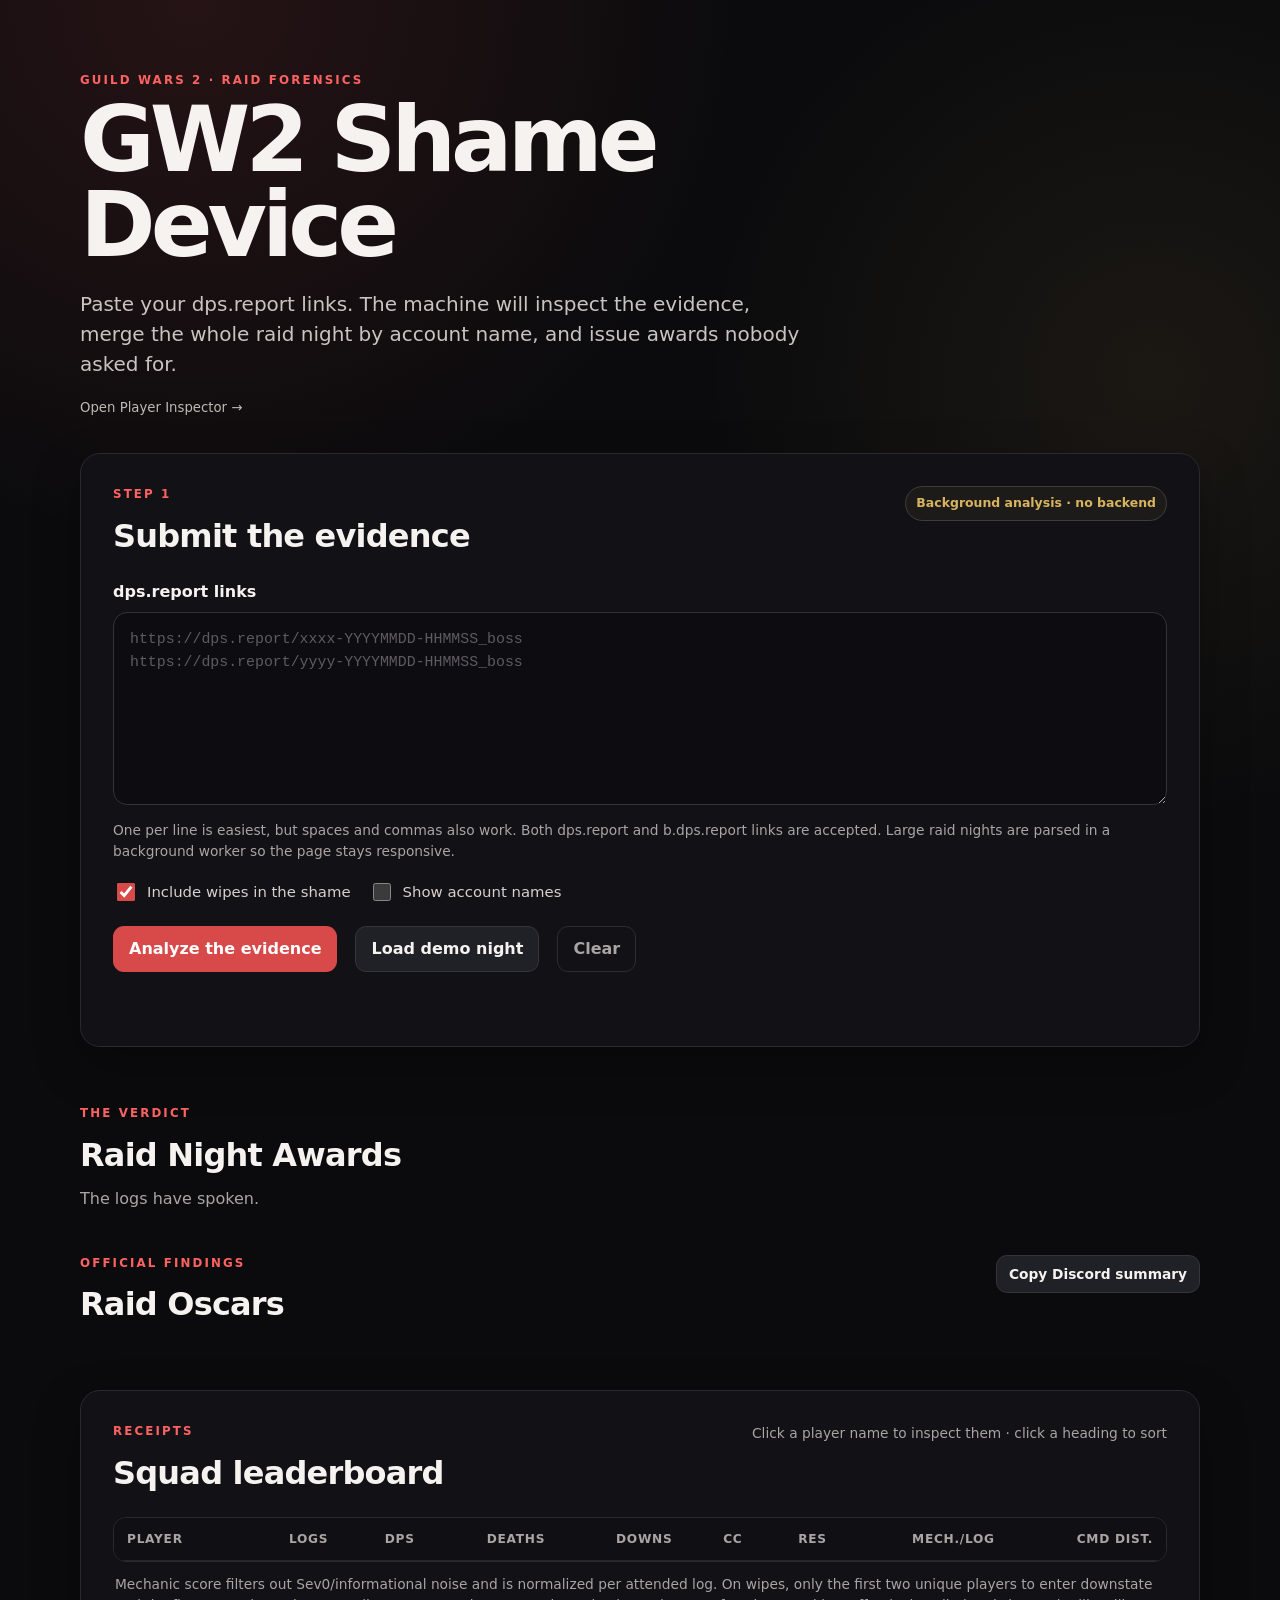
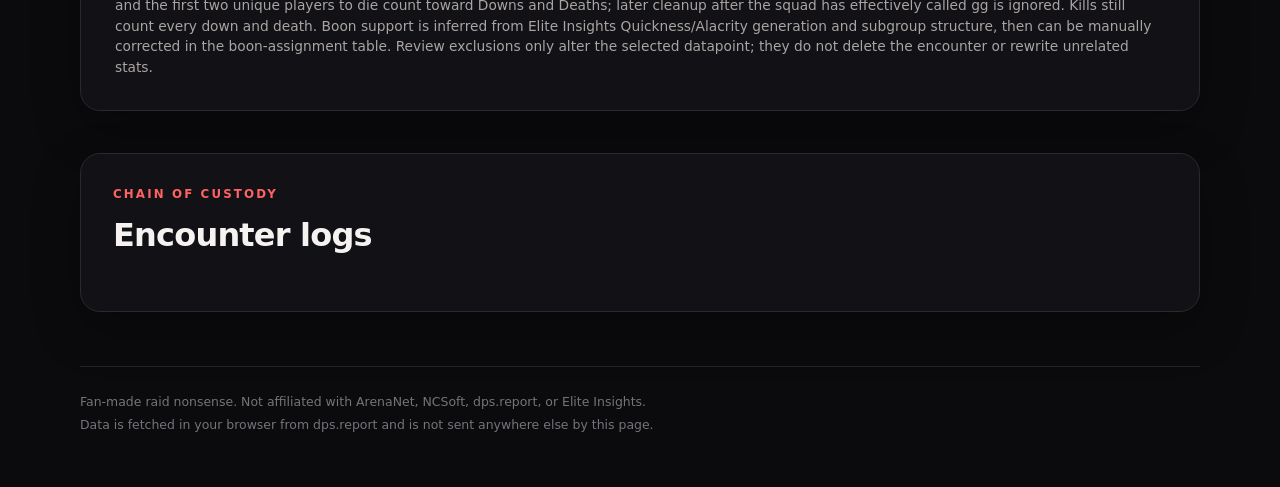
==== commit 4996985b: "Link raid results to player inspector" ====
--- a/index.html
+++ b/index.html
@@ -13,6 +13,7 @@
       <div class="eyebrow">GUILD WARS 2 · RAID FORENSICS</div>
       <h1>GW2 Shame Device</h1>
       <p class="hero-copy">Paste your dps.report links. The machine will inspect the evidence, merge the whole raid night by account name, and issue awards nobody asked for.</p>
+      <p><a class="encounter-link" href="player.html">Open Player Inspector →</a></p>
     </header>
 
     <section class="panel input-panel" aria-labelledby="input-title">
@@ -128,7 +129,7 @@
             <p class="section-kicker">Receipts</p>
             <h2 id="leaderboard-title">Squad leaderboard</h2>
           </div>
-          <span class="muted-note">Click a heading to sort</span>
+          <span class="muted-note">Click a player name to inspect them · click a heading to sort</span>
         </div>
         <div class="table-wrap">
           <table>
@@ -168,7 +169,8 @@
     </footer>
   </main>
 
-  <script src="worker-route-v7.js?v=1"></script>
+  <script src="worker-route-v7.js?v=2"></script>
   <script src="app-v6.js?v=2"></script>
+  <script src="player-nav.js?v=1"></script>
 </body>
 </html>
